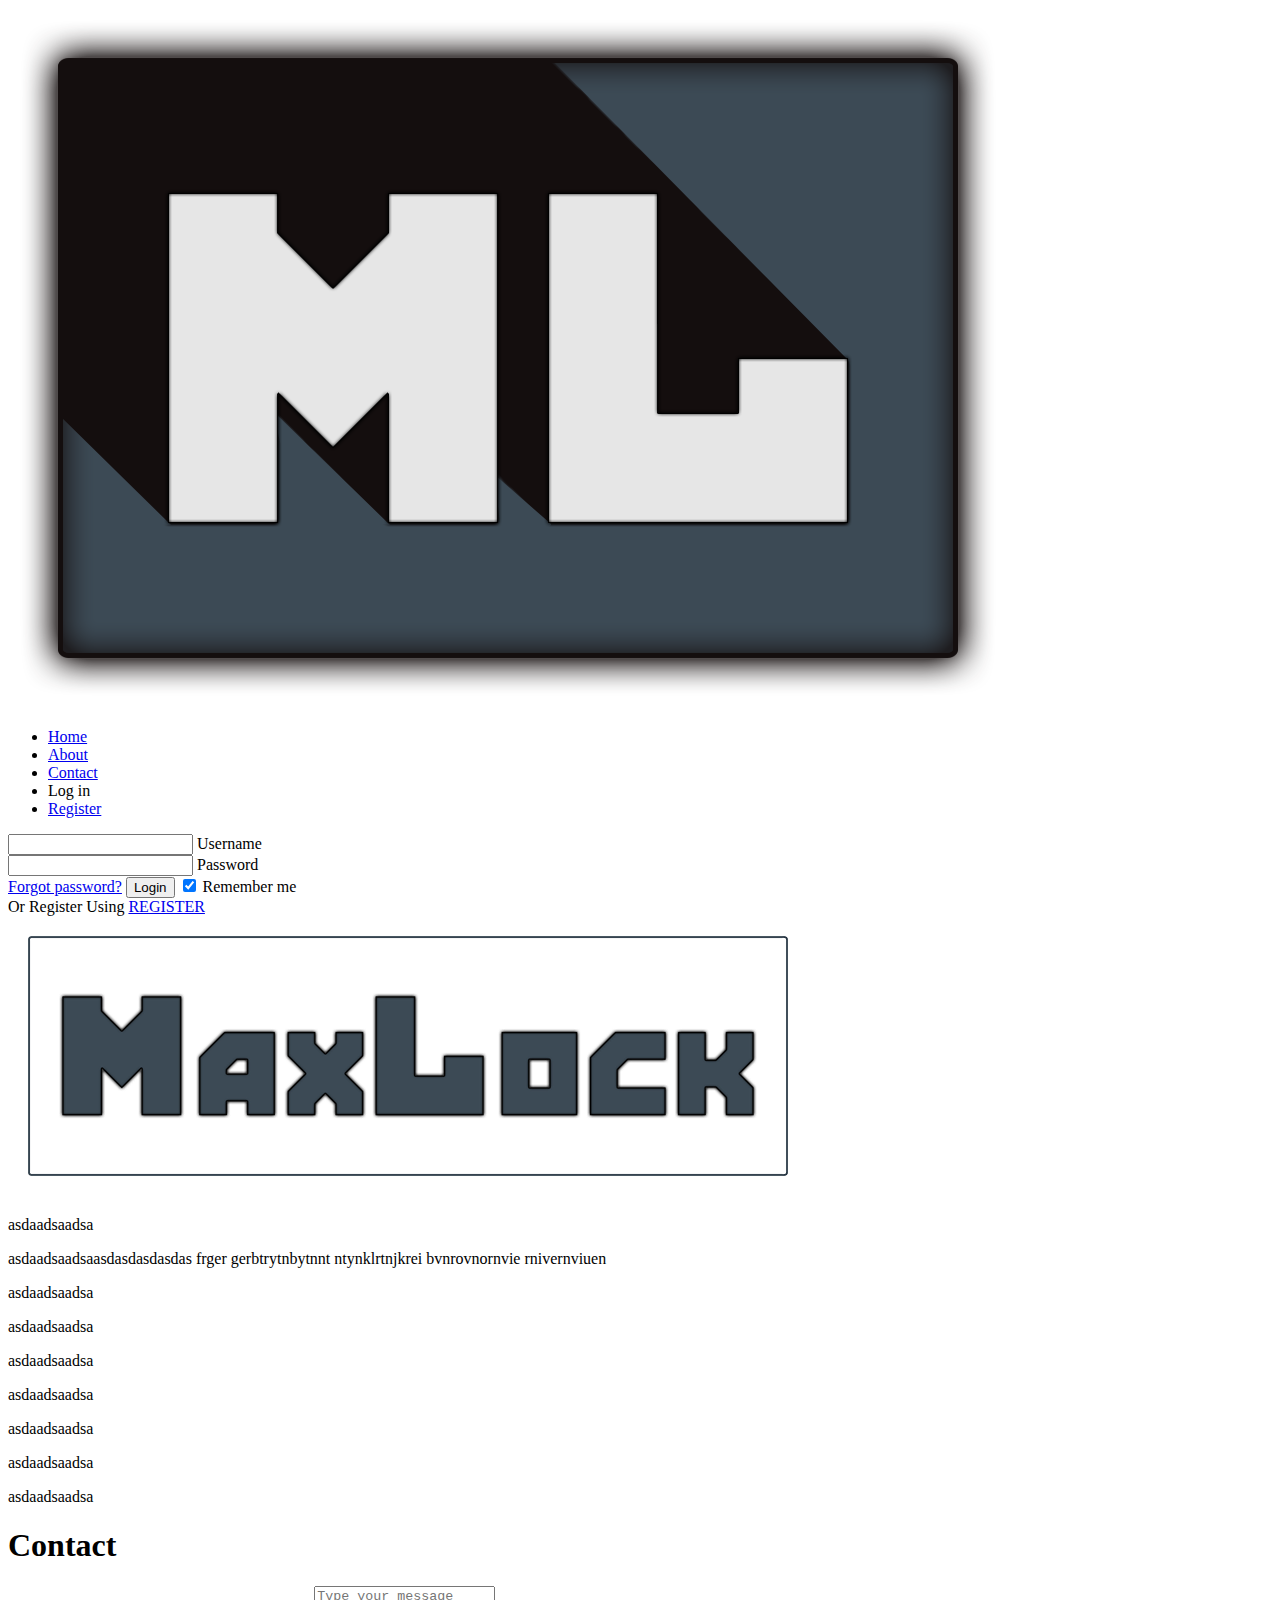
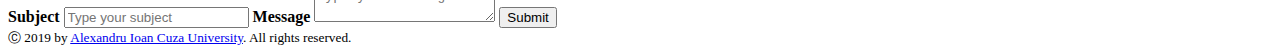
==== index.html @ 67be956d "Merge branch 'master' into Nicu" ====
<!DOCTYPE html>
<html lang="en">
<head>
    <title>MaxLock</title>
    <!--Meta-->
    <meta charset="UTF-8">
    <meta name="viewport" content="width=device-width, initial-scale=1.0">
    <meta name="author" content="Lupoae Eduard, Neculache Nicu">
    <meta name="description" content="Password manager for management password and protection.">
    <link rel="stylesheet" href="login-box.css">
    <link rel="stylesheet" href="nav-bar.css">
    <link rel="stylesheet" href="https://use.fontawesome.com/releases/v5.7.2/css/all.css"
          integrity="sha384-fnmOCqbTlWIlj8LyTjo7mOUStjsKC4pOpQbqyi7RrhN7udi9RwhKkMHpvLbHG9Sr" crossorigin="anonymous">
</head>


<body>
<header>
    <nav class="nav-bar" >
        <a href="#"><img class="logo" src="image/Logo1.png" alt="MaxLock"></a>
        <ul class="nav-elements">
            <li><a href="#">Home</a></li>
            <li><a href="#About">About</a></li>
            <li><a href="#Contact">Contact</a></li>
            <li><a onclick="document.getElementById('login').style.display='block'"
                   style='width: auto; cursor: pointer'>
                <i class="fas fa-unlock-alt"></i>Log in</a></li>
            <li><a href="register.html"><i class="far fa-user"></i>Register</a></li>
        </ul>
        <div class="nav-close">
            <div class="line-1"></div>
            <div class="line-2"></div>
            <div class="line-3"></div>
        </div>

    </nav>
</header>


<!--<header id="header">-->
<!--<nav class="main-nav" id="nav-scroll">-->
<!--<a href="index.html" class="logo"><img src="image/Text.png" alt="logo-MaxLock"></a>-->
<!--<div class="nav-elements">-->
<!--<a href="#">Home</a>-->
<!--<a href="#about">About</a>-->
<!--<a href="#contact">Contact</a>-->
<!--<a onclick="document.getElementById('login').style.display='block'" style='width: auto; cursor: pointer'>-->
<!--<i class="fas fa-unlock-alt"></i> Log in</a>-->
<!--<a href="register.html"><i class="far fa-user"></i> Register</a>-->
<!--</div>-->
<!--</nav>-->
<!--</header>-->


<div class="main">

    <div id="login" class="box">
        <form class="box-content animate" action="php/script.php">
            <div class="container-login">
                <div class="form">
                    <input type="text" name="username" placeholder="" autocomplete="off" required />
                    <label class="label-login">
                        <span class="content-span">Username</span>
                    </label>
                </div>
                <div class="form">
                    <input type="password" name="password" placeholder="" autocomplete="off" required />
                    <label class="label-login">
                        <span class="content-span">Password</span>
                    </label>
                </div>
                <span class="forgot-pass"><a href="#">Forgot password?</a></span>
                <button type="submit">Login</button>
                <label>
                    <input type="checkbox" checked="checked" name="remember"> Remember me
                </label>
            </div>
            <div class="social-media">
                <a href="#" id="facebook"><i class="fab fa-facebook-square fa-3x"></i></a>
                <a href="#" id="google"><i class="fab fa-google fa-3x"></i></a>
                <a href="#" id="twitter"><i class="fab fa-twitter-square fa-3x"></i></a>
            </div>
            <div class="register_using">
                <span>Or Register Using</span>
                <span><a href="register.html">REGISTER</a></span>
            </div>
        </form>
    </div>

    <div class="large-logo">
        <img src="image/Text.png">
    </div>

    <div class="content">
        <p>asdaadsaadsa</p>
        <p>asdaadsaadsaasdasdasdasdas frger gerbtrytnbytnnt ntynklrtnjkrei bvnrovnornvie rnivernviuen</p>
        <p>asdaadsaadsa</p>
        <p>asdaadsaadsa</p>
        <p>asdaadsaadsa</p>
        <p>asdaadsaadsa</p>
        <p>asdaadsaadsa</p>
        <p>asdaadsaadsa</p>
        <p>asdaadsaadsa</p>

        <div class="contact">
            <h1 class="title"><b>Contact</b></h1>
            <label><b>Subject</b></label>
            <input type="text" placeholder="Type your subject" name="subject" required>
            <label><b>Message</b></label>
            <textarea class="input-message" placeholder="Type your message" name="message" required></textarea>
            <button type="submit">Submit</button>
        </div>
    </div>
</div>

<footer id="footer">
    <div class="container-footer">
        <small class="copyright">&#9400; 2019 by <a href="http://www.info.uaic.ro/bin/Main/?language=ro"
                                                    target="_blank">Alexandru Ioan Cuza University</a>. All rights
            reserved.
        </small>
    </div>
</footer>
<script src="javascript/navbar.js"></script>
<script src="javascript/login-box.js"></script>
</body>
</html>
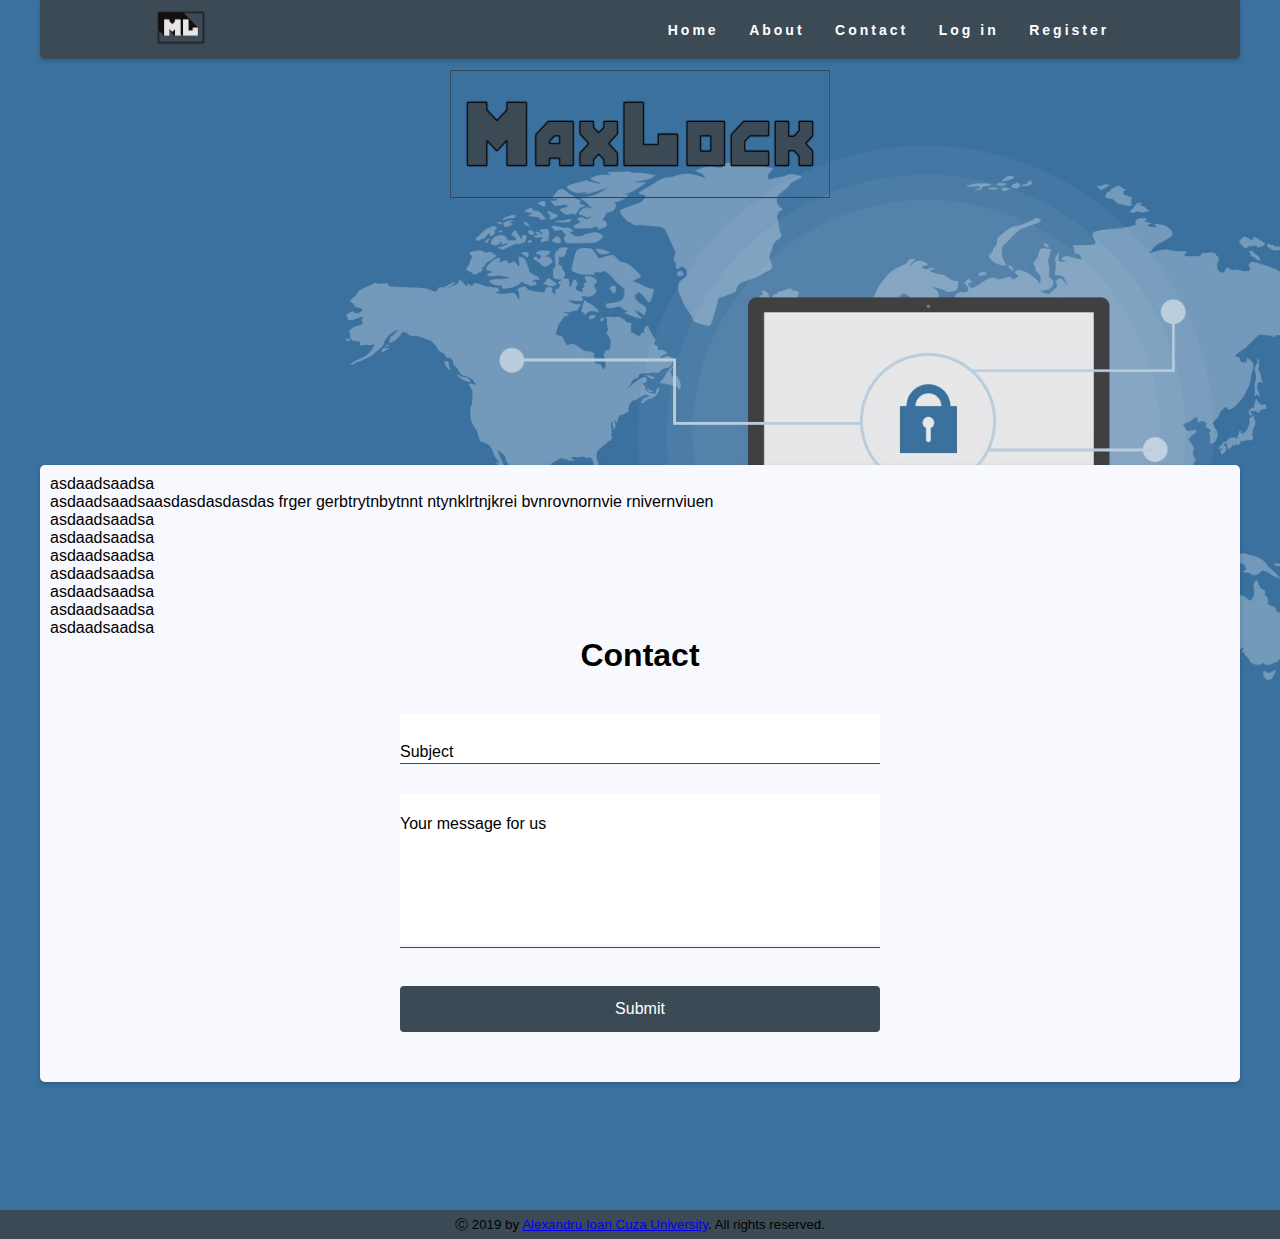
==== commit 46c549ca: "din master final index.html" ====
--- a/index.html
+++ b/index.html
@@ -36,21 +36,9 @@
     </nav>
 </header>
 
-
-<!--<header id="header">-->
-<!--<nav class="main-nav" id="nav-scroll">-->
-<!--<a href="index.html" class="logo"><img src="image/Text.png" alt="logo-MaxLock"></a>-->
-<!--<div class="nav-elements">-->
-<!--<a href="#">Home</a>-->
-<!--<a href="#about">About</a>-->
-<!--<a href="#contact">Contact</a>-->
-<!--<a onclick="document.getElementById('login').style.display='block'" style='width: auto; cursor: pointer'>-->
-<!--<i class="fas fa-unlock-alt"></i> Log in</a>-->
-<!--<a href="register.html"><i class="far fa-user"></i> Register</a>-->
-<!--</div>-->
-<!--</nav>-->
-<!--</header>-->
-
+<div class="large-logo">
+    <img src="image/Text.png" alt="logo-image">
+</div>
 
 <div class="main">
 
@@ -87,9 +75,6 @@
         </form>
     </div>
 
-    <div class="large-logo">
-        <img src="image/Text.png">
-    </div>
 
     <div class="content">
         <p>asdaadsaadsa</p>
@@ -102,12 +87,21 @@
         <p>asdaadsaadsa</p>
         <p>asdaadsaadsa</p>
 
-        <div class="contact">
+        <div class="contact" id="Contact">
             <h1 class="title"><b>Contact</b></h1>
-            <label><b>Subject</b></label>
-            <input type="text" placeholder="Type your subject" name="subject" required>
-            <label><b>Message</b></label>
-            <textarea class="input-message" placeholder="Type your message" name="message" required></textarea>
+            <div class="form">
+                <input class="input-subject" type="text" name="subject" placeholder="" autocomplete="off" required />
+                <label class="label">
+                    <span class="content-subject">Subject</span>
+                </label>
+            </div>
+
+            <div class="form">
+                <textarea class="input-message" placeholder="" name="message" required></textarea>
+                <label class="label">
+                    <span class="content-message">Your message for us</span>
+                </label>
+            </div>
             <button type="submit">Submit</button>
         </div>
     </div>
@@ -121,6 +115,7 @@
         </small>
     </div>
 </footer>
+<script src="javascript"></script>
 <script src="javascript/navbar.js"></script>
 <script src="javascript/login-box.js"></script>
 </body>
--- a/login-box.css
+++ b/login-box.css
@@ -0,0 +1,185 @@
+.container-login .form {
+    width: 100%;
+    position: relative;
+    height: 60px;
+    overflow: hidden;
+}
+
+.container-login .form input {
+    width: 100%;
+    height: 100%;
+    color: #595f6e;
+    padding-top: 20px;
+    padding-bottom: 3px;
+    border: none;
+    outline: none;
+    font-size: 16px;
+}
+
+.container-login .form .label-login {
+    position: absolute;
+    bottom: 0;
+    left: 0;
+    width: 100%;
+    height: 90%;
+    pointer-events: none;
+    border-bottom: 1px solid #3c4a55;
+    font-size: 18px
+}
+
+.container-login .form .label-login::after {
+    content: "";
+    position: absolute;
+    left: 0;
+    bottom: -2px;
+    height: 100%;
+    width: 100%;
+    border-bottom: 3px solid #0F9D58;
+    transform: translateX(-100%);
+    transition: transform 500ms ease;
+}
+
+.container-login .content-span {
+    position: absolute;
+    bottom: 2px;
+    left: 0;
+    transition: all 500ms ease
+}
+
+.container-login .form input:focus + .label-login .content-span,
+.container-login .form input:valid + .label-login .content-span{
+    transform: translateY(-100%);
+    font-size: 16px;
+    height: 25px;
+    color: #0F9D58;
+}
+
+.container-login .form input:focus + .label-login::after,
+.container-login .form input:valid + .label-login::after {
+    transform: translateX(0%);
+}
+
+
+button {
+    background-color: #3c4a55;
+    color: white;
+    padding: 14px 20px;
+    margin: 8px 0;
+    border: none;
+    cursor: pointer;
+    width: 100%;
+    border-radius: 4px;
+    font-size: 16px;
+}
+
+button:hover {
+    opacity: 0.8;
+    box-shadow: 0 3px 5px rgba(0, 0, 0, 0.4);
+}
+
+img {
+    width: 100px;
+    height: 35px;
+}
+
+.container-login {
+    padding: 16px;
+}
+
+
+.box {
+    display: none;
+    position: fixed;
+    z-index: 1;
+    left: 0;
+    top: 0;
+    width: 100%;
+    height: 100%;
+    overflow: auto;
+    background-color: rgb(0,0,0);
+    background-color: rgba(0,0,0,0.4);
+    padding-top: 40px;
+}
+
+
+.box-content {
+    background-color: ghostwhite;
+    border: 1px solid #888;
+    width: 400px;
+    max-width: 96%;
+    float: right;
+    margin: 4% 2%;
+    border-radius: 10px;
+}
+
+
+.social-media {
+    margin-top: 30px;
+    text-align: center;
+}
+.social-media a{
+    padding: 5%;
+    color: black;
+}
+.social-media #facebook:hover {
+    color: #3b5998;
+}
+
+.social-media #google:hover {
+    color: #DB4437;
+}
+
+.social-media #twitter:hover {
+    color: #1da1f2;
+}
+
+
+.register_using {
+    margin-top: 30px;
+    display: flex;
+    flex-direction: column ;
+    margin-bottom: 20px;
+}
+.register_using span{
+    text-align: center;
+}
+.register_using span a{
+    text-decoration: none;
+    color: black;
+}
+.register_using span a:hover{
+    color: #DB4437;
+}
+
+span.forgot-pass {
+    float: right;
+    padding-top: 16px;
+}
+
+span.forgot-pass a {
+    text-decoration: none;
+    color: black;
+}
+span.forgot-pass a:hover{
+    color: #DB4437;
+}
+
+.animate {
+    animation: animatezoom 0.5s
+}
+
+@-webkit-keyframes animatezoom {
+    from {-webkit-transform: scale(0)}
+    to {-webkit-transform: scale(1)}
+}
+
+@keyframes animatezoom {
+    from {transform: scale(0)}
+    to {transform: scale(1)}
+}
+
+@media screen and(max-width: 425px) {
+    form.box-content {
+        width: 300px;
+    }
+}--- a/nav-bar.css
+++ b/nav-bar.css
@@ -0,0 +1,320 @@
+* {
+    box-sizing: border-box;
+    margin: 0;
+    padding: 0;
+}
+*:focus {
+    outline: none;
+}
+
+
+html {
+    scroll-behavior: smooth;
+}
+
+body {
+    background: url("image/headerBackground.jpg") no-repeat center center fixed, #3b719f;
+    background-size: cover;
+
+    font-family: 'Poppins', sans-serif;
+}
+
+nav {
+    position: sticky;
+    display: flex;
+    justify-content: space-around;
+    align-items: center;
+    background: #3c4a55;
+    max-width: 1200px;
+    border-bottom-left-radius: 5px;
+    border-bottom-right-radius: 5px;
+    margin: auto;
+    padding: 10px;
+    box-shadow: 0 2px 5px rgba(0, 0, 0, 0.2);
+}
+
+nav .logo {
+    max-width: 50px;
+    max-height: 35px;
+}
+
+.nav-elements {
+    display: flex;
+    justify-content: space-around;
+    width: 40%;
+    margin-left: 20%;
+}
+
+.nav-elements li {
+    list-style: none;
+}
+
+.nav-elements a {
+    color: #fff;
+    text-decoration: none;
+    letter-spacing: 3px;
+    font-weight: bold;
+    font-size: 14px;
+
+    position: relative;
+}
+
+.nav-elements a:hover {
+    color: #0F9D58;
+}
+
+.nav-elements a::before {
+    content: '';
+    display: block;
+    height: 3px;
+    background-color: #0F9D58;
+    box-shadow: 0 1px 2px rgba(0, 0, 0, 0.2);
+
+    position: absolute;
+    top: 20px;
+    width: 0;
+
+    transition: all ease-in-out 500ms;
+}
+
+.nav-elements a:hover::before {
+    width: 100%;
+}
+
+
+.nav-close {
+    display: none;
+    cursor: pointer;
+}
+
+.nav-close div {
+    width: 25px;
+    height: 3px;
+    background-color: #222;
+    margin: 5px;
+    transition: 0.3s;
+}
+
+@media screen and (max-width: 1000px) {
+    .nav-elements {
+        width: 55%;
+    }
+}
+
+@media screen and (max-width: 700px) {
+    body {
+        overflow-x: hidden;
+    }
+
+    .nav-elements {
+        position: absolute;
+        right: 0;
+        width: 40%;
+        height: 190px;
+        top: 73px;
+        background-color: #3c4a55;
+
+        display: flex;
+        flex-direction: column;
+        align-items: center;
+        transform: translateX(100%);
+        transition: transform 0.5s ease-in;
+    }
+
+    .nav-elements li {
+        opacity: 0;
+    }
+
+    .nav-close {
+        display: block;
+    }
+}
+
+.nav-active {
+    transform: translateX(0%);
+}
+
+@keyframes navFade {
+    from {
+        opacity: 0;
+        transform: translateX(100%);
+    }
+    to {
+        opacity: 1;
+        transform: translateX(0%);
+    }
+}
+
+.nav-X .line-1 {
+    transform: rotate(-45deg) translate(-5px, 6px);
+}
+
+.nav-X .line-2 {
+    opacity: 0;
+}
+
+.nav-X .line-3 {
+    transform: rotate(45deg) translate(-5px, -6px);
+}
+
+#footer {
+    background: #3c4a55;
+    padding: 5px 5px;
+}
+
+.container-footer {
+    text-align: center;
+    width: 100%;
+}
+
+.content {
+    flex-wrap: wrap;
+    flex-basis: auto;
+    align-items: center;
+    background: ghostwhite;
+    max-width: 1200px;
+    border-radius: 5px;
+    margin: 20% auto 10% auto;
+    padding: 10px;
+    box-shadow: 0 2px 5px rgba(0, 0, 0, 0.2);
+}
+
+.main .title {
+    text-align: center;
+}
+
+/*--------- Contact ----------*/
+
+.main .contact {
+    align-self: center;
+    margin: auto;
+    max-width: 500px;
+    padding: 0 10px 0 10px;
+}
+
+.main h1 {
+    margin-bottom: 40px;
+}
+
+
+.contact .form{
+    position: relative;
+    margin-bottom: 30px;
+    overflow: hidden;
+
+}
+
+.contact .form .input-subject {
+    border: none;
+    outline: none;
+    height: 50px;
+    width: 100%;
+    font-size: 16px;
+    padding-top: 20px;
+}
+
+.contact .form .input-message {
+    border: none;
+    outline: none;
+    height: 150px;
+    width: 100%;
+    font-size: 16px;
+    padding-top: 25px;
+    resize: none;
+
+}
+
+.contact .form label {
+    position: absolute;
+    bottom: 0;
+    left: 0;
+    width: 100%;
+    height: 100%;
+    pointer-events: none;
+    border-bottom: 1px solid #3c4a55;
+    font-size: 16px
+}
+
+
+.contact .form label::after {
+    content: "";
+    position: absolute;
+    left: 0;
+    bottom: -2px;
+    height: 100%;
+    width: 100%;
+    border-bottom: 3px solid #0F9D58;
+    transform: translateX(-100%);
+    transition: transform 500ms ease;
+}
+
+.contact .content-subject {
+    position: absolute;
+    bottom: 2px;
+    left: 0;
+    transition: all 500ms ease
+}
+
+.contact .content-message {
+    position: absolute;
+    height: 130px;
+    bottom: 2px;
+    left: 0;
+    transition: all 500ms ease
+}
+
+.form .input-message:focus + .label .content-message,
+.form .input-message:valid + .label .content-message{
+    transform: translateY(-100%);
+    height: 74px;
+    font-size: 14px;
+    color: #0F9D58;
+}
+
+.form .input-message:focus + .label::after,
+.form .input-message:valid + .label::after {
+    transform: translateX(0%);
+}
+
+.form input:focus + .label .content-subject,
+.form input:valid + .label .content-subject{
+    transform: translateY(-100%);
+    height: 23px;
+    font-size: 14px;
+    color: #0F9D58;
+}
+
+.form input:focus + .label::after,
+.form input:valid + .label::after {
+    transform: translateX(0%);
+}
+
+button {
+    background-color: #3c4a55;
+    color: white;
+    padding: 14px 20px;
+    margin: 8px 0 40px;
+    border: none;
+    cursor: pointer;
+    width: 100%;
+    border-radius: 4px;
+    font-size: 16px;
+}
+
+button:hover {
+    opacity: 0.8;
+    box-shadow: 0 3px 5px rgba(0, 0, 0, 0.4);
+}
+
+
+.large-logo{
+    background: none;
+
+    display: flex;
+    justify-content: center;
+}
+
+.large-logo img {
+    height: 150px;
+    width: 400px;
+}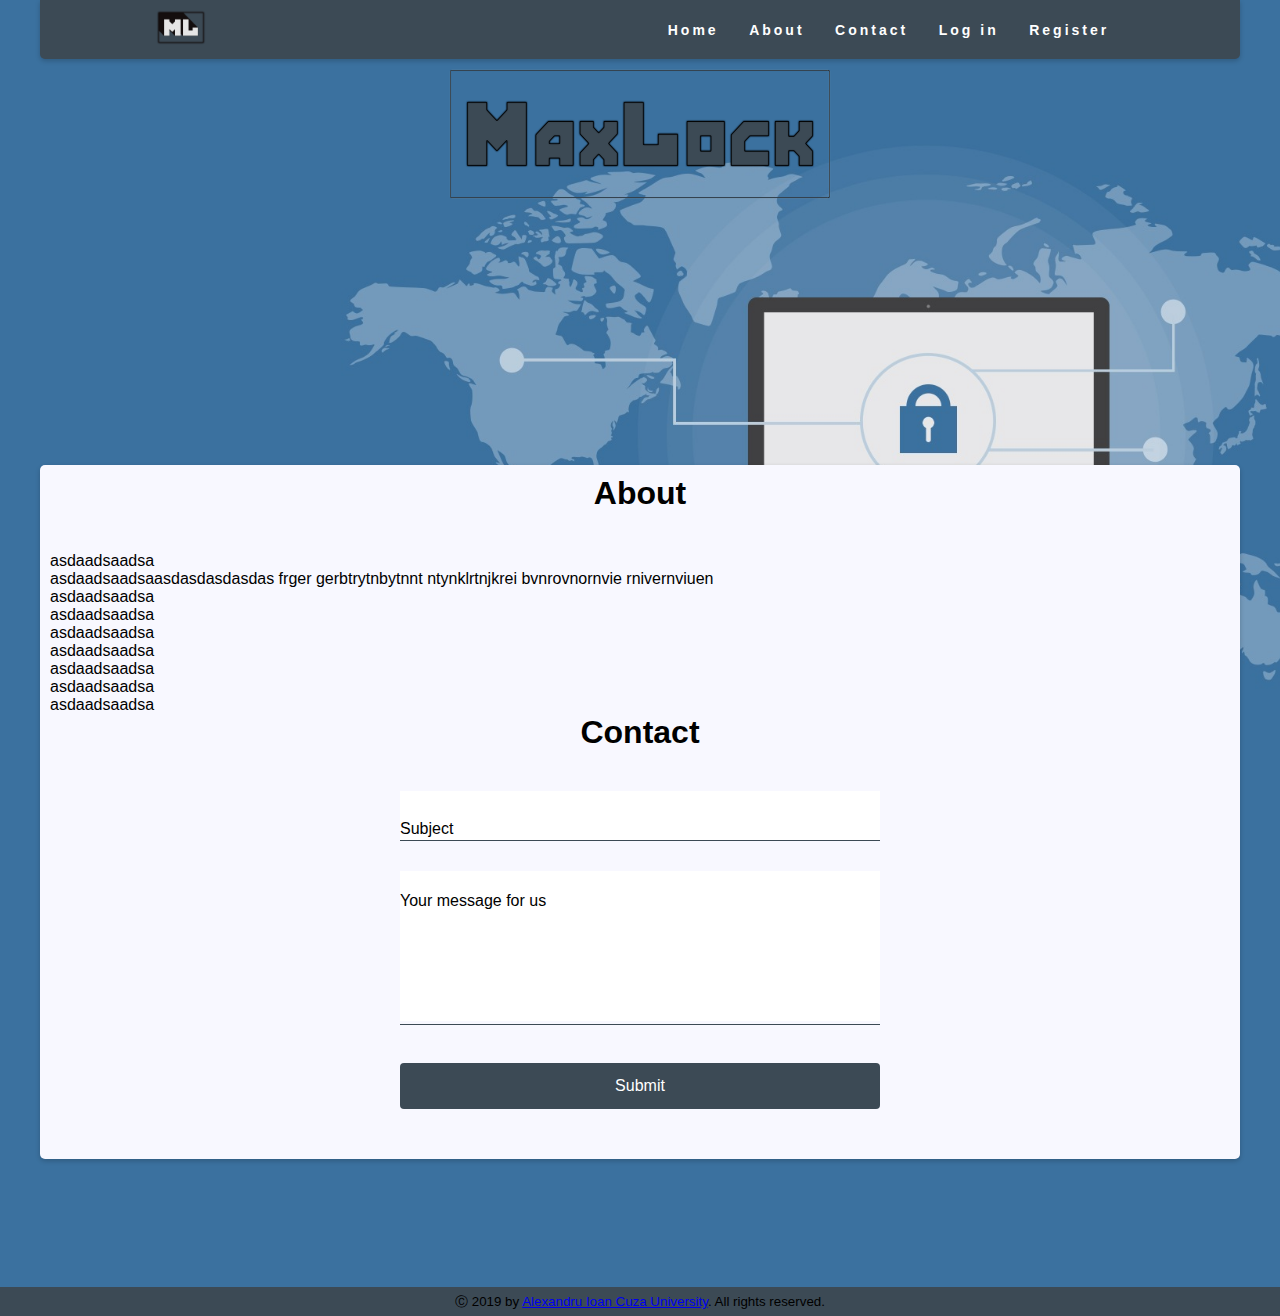
==== commit d31aa9f0: "Update index.html" ====
--- a/index.html
+++ b/index.html
@@ -77,15 +77,19 @@
 
 
     <div class="content">
-        <p>asdaadsaadsa</p>
-        <p>asdaadsaadsaasdasdasdasdas frger gerbtrytnbytnnt ntynklrtnjkrei bvnrovnornvie rnivernviuen</p>
-        <p>asdaadsaadsa</p>
-        <p>asdaadsaadsa</p>
-        <p>asdaadsaadsa</p>
-        <p>asdaadsaadsa</p>
-        <p>asdaadsaadsa</p>
-        <p>asdaadsaadsa</p>
-        <p>asdaadsaadsa</p>
+        <div class="about">
+            <h1 class="title"><b>About</b></h1>
+            <p>asdaadsaadsa</p>
+            <p>asdaadsaadsaasdasdasdasdas frger gerbtrytnbytnnt ntynklrtnjkrei bvnrovnornvie rnivernviuen</p>
+            <p>asdaadsaadsa</p>
+            <p>asdaadsaadsa</p>
+            <p>asdaadsaadsa</p>
+            <p>asdaadsaadsa</p>
+            <p>asdaadsaadsa</p>
+            <p>asdaadsaadsa</p>
+            <p>asdaadsaadsa</p>
+        </div>
+
 
         <div class="contact" id="Contact">
             <h1 class="title"><b>Contact</b></h1>
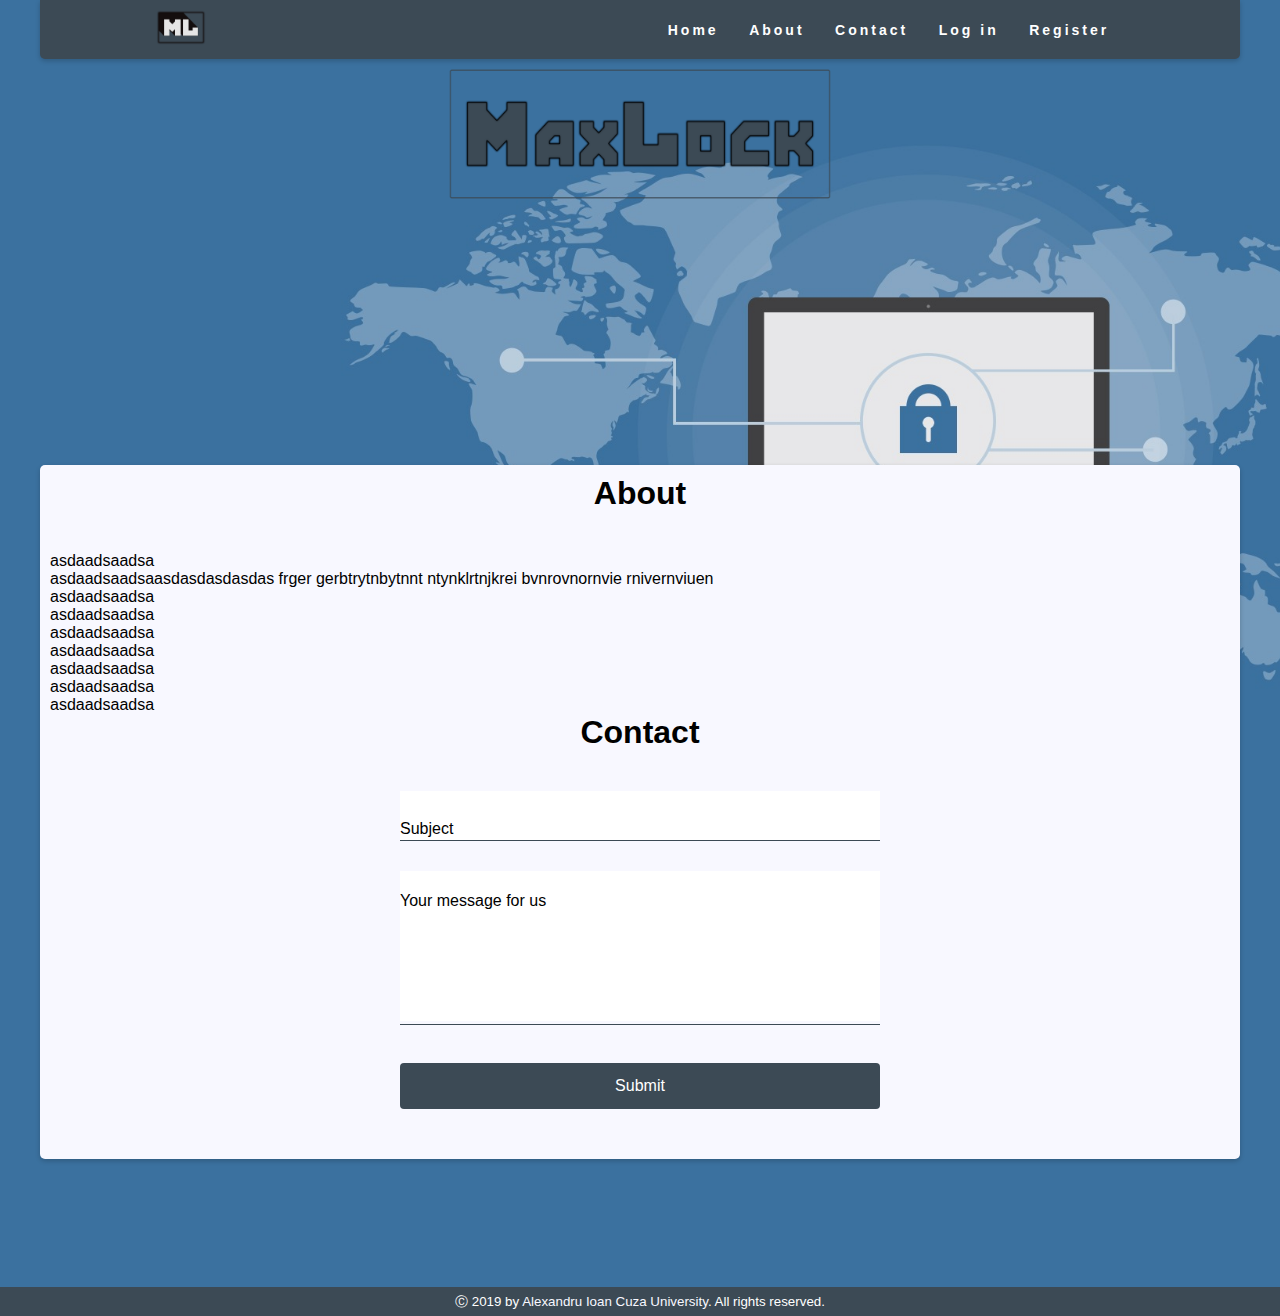
==== commit e88b5bb1: "user.html" ====
--- a/index.html
+++ b/index.html
@@ -7,8 +7,8 @@
     <meta name="viewport" content="width=device-width, initial-scale=1.0">
     <meta name="author" content="Lupoae Eduard, Neculache Nicu">
     <meta name="description" content="Password manager for management password and protection.">
-    <link rel="stylesheet" href="login-box.css">
-    <link rel="stylesheet" href="nav-bar.css">
+    <link rel="stylesheet" href="css/login-box.css">
+    <link rel="stylesheet" href="css/nav-bar.css">
     <link rel="stylesheet" href="https://use.fontawesome.com/releases/v5.7.2/css/all.css"
           integrity="sha384-fnmOCqbTlWIlj8LyTjo7mOUStjsKC4pOpQbqyi7RrhN7udi9RwhKkMHpvLbHG9Sr" crossorigin="anonymous">
 </head>
@@ -77,7 +77,7 @@
 
 
     <div class="content">
-        <div class="about">
+        <div class="about" id="About">
             <h1 class="title"><b>About</b></h1>
             <p>asdaadsaadsa</p>
             <p>asdaadsaadsaasdasdasdasdas frger gerbtrytnbytnnt ntynklrtnjkrei bvnrovnornvie rnivernviuen</p>
--- a/css/login-box.css
+++ b/css/login-box.css
@@ -0,0 +1,185 @@
+.container-login .form {
+    width: 100%;
+    position: relative;
+    height: 60px;
+    overflow: hidden;
+}
+
+.container-login .form input {
+    width: 100%;
+    height: 100%;
+    color: #595f6e;
+    padding-top: 20px;
+    padding-bottom: 3px;
+    border: none;
+    outline: none;
+    font-size: 16px;
+}
+
+.container-login .form .label-login {
+    position: absolute;
+    bottom: 0;
+    left: 0;
+    width: 100%;
+    height: 90%;
+    pointer-events: none;
+    border-bottom: 1px solid #3c4a55;
+    font-size: 18px
+}
+
+.container-login .form .label-login::after {
+    content: "";
+    position: absolute;
+    left: 0;
+    bottom: -2px;
+    height: 100%;
+    width: 100%;
+    border-bottom: 3px solid #0F9D58;
+    transform: translateX(-100%);
+    transition: transform 500ms ease;
+}
+
+.container-login .content-span {
+    position: absolute;
+    bottom: 2px;
+    left: 0;
+    transition: all 500ms ease
+}
+
+.container-login .form input:focus + .label-login .content-span,
+.container-login .form input:valid + .label-login .content-span{
+    transform: translateY(-100%);
+    font-size: 16px;
+    height: 25px;
+    color: #0F9D58;
+}
+
+.container-login .form input:focus + .label-login::after,
+.container-login .form input:valid + .label-login::after {
+    transform: translateX(0%);
+}
+
+
+button {
+    background-color: #3c4a55;
+    color: white;
+    padding: 14px 20px;
+    margin: 8px 0;
+    border: none;
+    cursor: pointer;
+    width: 100%;
+    border-radius: 4px;
+    font-size: 16px;
+}
+
+button:hover {
+    opacity: 0.8;
+    box-shadow: 0 3px 5px rgba(0, 0, 0, 0.4);
+}
+
+img {
+    width: 100px;
+    height: 35px;
+}
+
+.container-login {
+    padding: 16px;
+}
+
+
+.box {
+    display: none;
+    position: fixed;
+    z-index: 1;
+    left: 0;
+    top: 0;
+    width: 100%;
+    height: 100%;
+    overflow: auto;
+    background-color: rgb(0,0,0);
+    background-color: rgba(0,0,0,0.4);
+    padding-top: 40px;
+}
+
+
+.box-content {
+    background-color: ghostwhite;
+    border: 1px solid #888;
+    width: 400px;
+    max-width: 96%;
+    float: right;
+    margin: 4% 2%;
+    border-radius: 10px;
+}
+
+
+.social-media {
+    margin-top: 30px;
+    text-align: center;
+}
+.social-media a{
+    padding: 5%;
+    color: black;
+}
+.social-media #facebook:hover {
+    color: #3b5998;
+}
+
+.social-media #google:hover {
+    color: #DB4437;
+}
+
+.social-media #twitter:hover {
+    color: #1da1f2;
+}
+
+
+.register_using {
+    margin-top: 30px;
+    display: flex;
+    flex-direction: column ;
+    margin-bottom: 20px;
+}
+.register_using span{
+    text-align: center;
+}
+.register_using span a{
+    text-decoration: none;
+    color: black;
+}
+.register_using span a:hover{
+    color: #DB4437;
+}
+
+span.forgot-pass {
+    float: right;
+    padding-top: 16px;
+}
+
+span.forgot-pass a {
+    text-decoration: none;
+    color: black;
+}
+span.forgot-pass a:hover{
+    color: #DB4437;
+}
+
+.animate {
+    animation: animatezoom 0.5s
+}
+
+@-webkit-keyframes animatezoom {
+    from {-webkit-transform: scale(0)}
+    to {-webkit-transform: scale(1)}
+}
+
+@keyframes animatezoom {
+    from {transform: scale(0)}
+    to {transform: scale(1)}
+}
+
+@media screen and(max-width: 425px) {
+    form.box-content {
+        width: 300px;
+    }
+}--- a/css/nav-bar.css
+++ b/css/nav-bar.css
@@ -0,0 +1,345 @@
+* {
+    box-sizing: border-box;
+    margin: 0;
+    padding: 0;
+}
+*:focus {
+    outline: none;
+}
+
+
+html {
+    scroll-behavior: smooth;
+}
+
+body {
+    background: url("../image/headerBackground.jpg") no-repeat center center fixed, #3b719f;
+    background-size: cover;
+
+    font-family: 'Poppins', sans-serif;
+}
+
+nav {
+    position: sticky;
+    display: flex;
+    justify-content: space-around;
+    align-items: center;
+    background: #3c4a55;
+    max-width: 1200px;
+    border-bottom-left-radius: 5px;
+    border-bottom-right-radius: 5px;
+    margin: auto;
+    padding: 10px;
+    box-shadow: 0 2px 5px rgba(0, 0, 0, 0.2);
+}
+
+nav .logo {
+    max-width: 50px;
+    max-height: 35px;
+}
+
+.nav-elements {
+    display: flex;
+    justify-content: space-around;
+    width: 40%;
+    margin-left: 20%;
+}
+
+.nav-elements li {
+    list-style: none;
+}
+
+.nav-elements a {
+    color: #fff;
+    text-decoration: none;
+    letter-spacing: 3px;
+    font-weight: bold;
+    font-size: 14px;
+
+    position: relative;
+}
+
+.nav-elements a:hover {
+    color: #0F9D58;
+}
+
+.nav-elements a::before {
+    content: '';
+    display: block;
+    height: 3px;
+    background-color: #0F9D58;
+    box-shadow: 0 1px 2px rgba(0, 0, 0, 0.2);
+
+    position: absolute;
+    top: 20px;
+    width: 0;
+
+    transition: all ease-in-out 500ms;
+}
+
+.nav-elements a:hover::before {
+    width: 100%;
+}
+
+
+.nav-close {
+    display: none;
+    cursor: pointer;
+}
+
+.nav-close div {
+    width: 25px;
+    height: 3px;
+    background-color: #222;
+    margin: 5px;
+    transition: 0.3s;
+}
+
+@media screen and (max-width: 1000px) {
+    .nav-elements {
+        width: 55%;
+    }
+}
+
+@media screen and (max-width: 700px) {
+    body {
+        overflow-x: hidden;
+    }
+
+    .nav-elements {
+        position: absolute;
+        right: 0;
+        width: 40%;
+        height: 190px;
+        top: 73px;
+        background-color: #3c4a55;
+
+        display: flex;
+        flex-direction: column;
+        align-items: center;
+        transform: translateX(100%);
+        transition: transform 0.5s ease-in;
+    }
+
+    .nav-elements li {
+        opacity: 0;
+    }
+
+    .nav-close {
+        display: block;
+    }
+}
+
+.nav-active {
+    transform: translateX(0%);
+}
+
+@keyframes navFade {
+    from {
+        opacity: 0;
+        transform: translateX(100%);
+    }
+    to {
+        opacity: 1;
+        transform: translateX(0%);
+    }
+}
+
+.nav-X .line-1 {
+    transform: rotate(-45deg) translate(-5px, 6px);
+}
+
+.nav-X .line-2 {
+    opacity: 0;
+}
+
+.nav-X .line-3 {
+    transform: rotate(45deg) translate(-5px, -6px);
+}
+
+#footer {
+    background: #3c4a55;
+    padding: 5px 5px;
+}
+
+.container-footer {
+    text-align: center;
+    width: 100%;
+}
+
+.content {
+    flex-wrap: wrap;
+    flex-basis: auto;
+    align-items: center;
+    background: ghostwhite;
+    max-width: 1200px;
+    border-radius: 5px;
+    margin: 20% auto 10% auto;
+    padding: 10px;
+    box-shadow: 0 2px 5px rgba(0, 0, 0, 0.2);
+}
+
+.main .title {
+    text-align: center;
+}
+
+/*--------- Contact ----------*/
+
+.main .contact {
+    align-self: center;
+    margin: auto;
+    max-width: 500px;
+    padding: 0 10px 0 10px;
+}
+
+.main h1 {
+    margin-bottom: 40px;
+}
+
+
+.contact .form{
+    position: relative;
+    margin-bottom: 30px;
+    overflow: hidden;
+
+}
+
+.contact .form .input-subject {
+    border: none;
+    outline: none;
+    height: 50px;
+    width: 100%;
+    font-size: 16px;
+    padding-top: 20px;
+}
+
+.contact .form .input-message {
+    border: none;
+    outline: none;
+    height: 150px;
+    width: 100%;
+    font-size: 16px;
+    padding-top: 25px;
+    resize: none;
+
+}
+
+.contact .form label {
+    position: absolute;
+    bottom: 0;
+    left: 0;
+    width: 100%;
+    height: 100%;
+    pointer-events: none;
+    border-bottom: 1px solid #3c4a55;
+    font-size: 16px
+}
+
+
+.contact .form label::after {
+    content: "";
+    position: absolute;
+    left: 0;
+    bottom: -2px;
+    height: 100%;
+    width: 100%;
+    border-bottom: 3px solid #0F9D58;
+    transform: translateX(-100%);
+    transition: transform 500ms ease;
+}
+
+.contact .content-subject {
+    position: absolute;
+    bottom: 2px;
+    left: 0;
+    transition: all 500ms ease
+}
+
+.contact .content-message {
+    position: absolute;
+    height: 130px;
+    bottom: 2px;
+    left: 0;
+    transition: all 500ms ease
+}
+
+.form .input-message:focus + .label .content-message,
+.form .input-message:valid + .label .content-message{
+    transform: translateY(-100%);
+    height: 74px;
+    font-size: 14px;
+    color: #0F9D58;
+}
+
+.form .input-message:focus + .label::after,
+.form .input-message:valid + .label::after {
+    transform: translateX(0%);
+}
+
+.form input:focus + .label .content-subject,
+.form input:valid + .label .content-subject{
+    transform: translateY(-100%);
+    height: 23px;
+    font-size: 14px;
+    color: #0F9D58;
+}
+
+.form input:focus + .label::after,
+.form input:valid + .label::after {
+    transform: translateX(0%);
+}
+
+button {
+    background-color: #3c4a55;
+    color: white;
+    padding: 14px 20px;
+    margin: 8px 0 40px;
+    border: none;
+    cursor: pointer;
+    width: 100%;
+    border-radius: 4px;
+    font-size: 16px;
+}
+
+button:hover {
+    opacity: 0.8;
+    box-shadow: 0 3px 5px rgba(0, 0, 0, 0.4);
+}
+
+
+.large-logo{
+    background: none;
+
+    display: flex;
+    justify-content: center;
+}
+
+.large-logo img {
+    height: 150px;
+    width: 400px;
+}
+/*--------- Footer ----------*/
+
+
+#footer {
+    background: #3c4a55;
+    padding: 5px 5px;
+}
+.container-footer {
+    text-align: center;
+    width: 100%;
+}
+
+.copyright {
+    text-decoration: none;
+    color: white;
+}
+
+.copyright a{
+    text-decoration: none;
+    color: ghostwhite;
+}
+
+.copyright a:hover {
+    color: black;
+}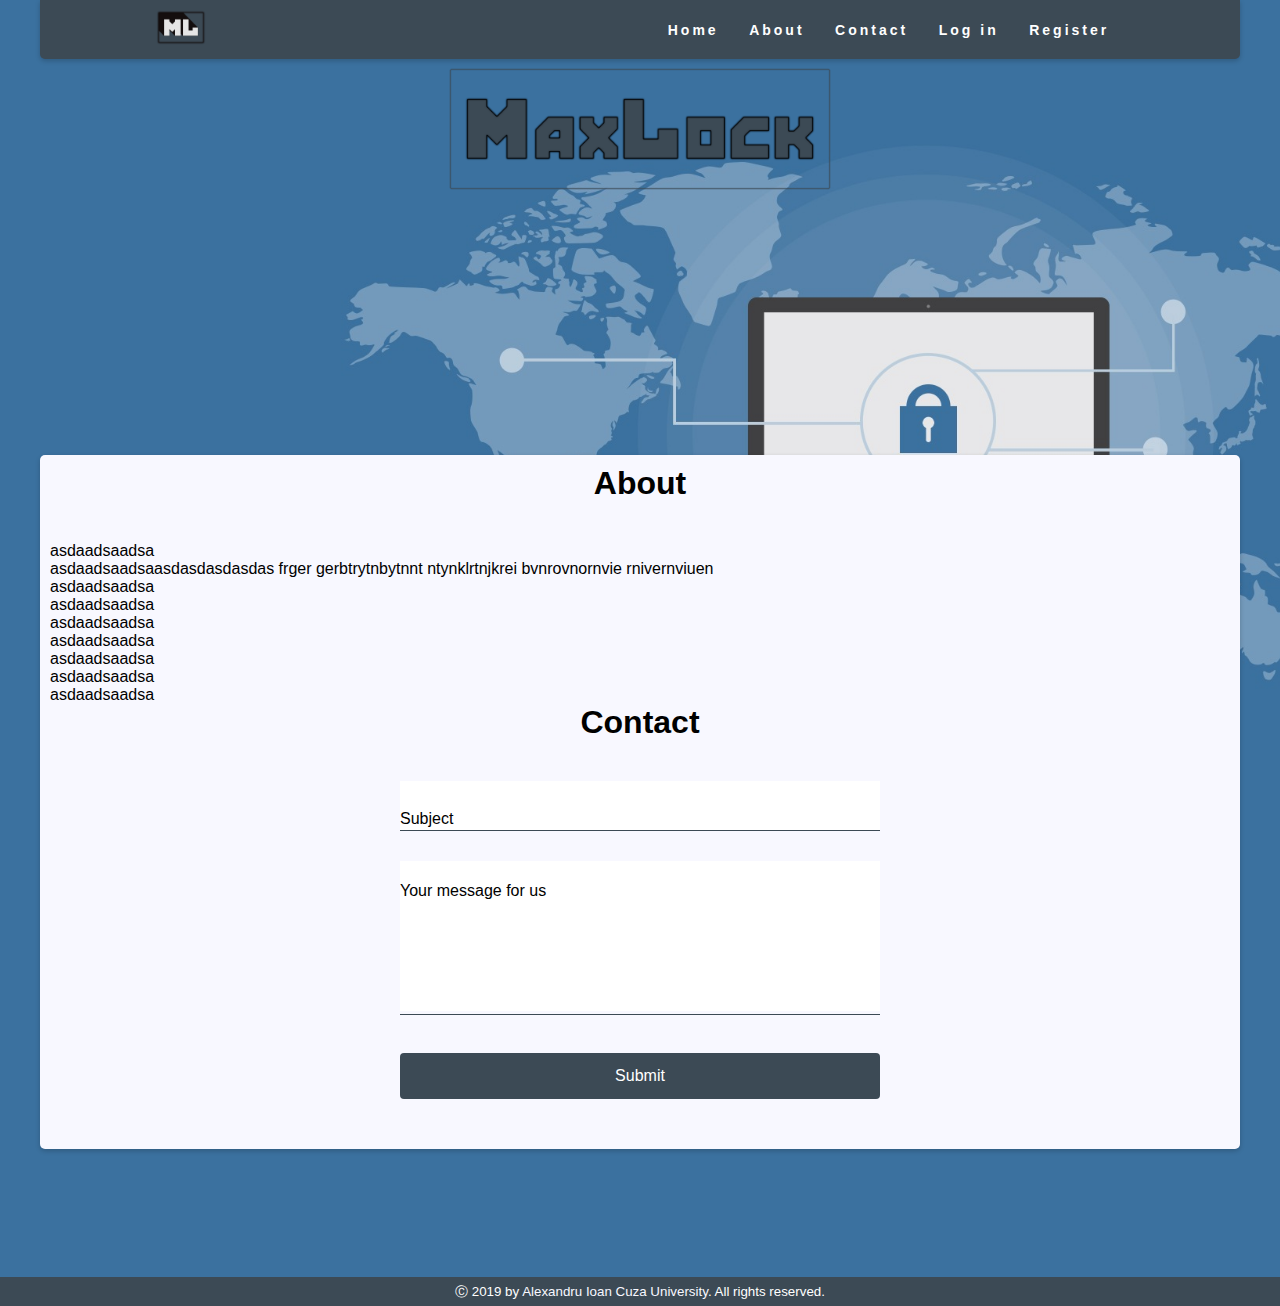
==== commit 33c6aec0: "Ctrl+Alt+L si mici modificari" ====
--- a/index.html
+++ b/index.html
@@ -16,7 +16,7 @@
 
 <body>
 <header>
-    <nav class="nav-bar" >
+    <nav class="nav-bar">
         <a href="#"><img class="logo" src="image/Logo1.png" alt="MaxLock"></a>
         <ul class="nav-elements">
             <li><a href="#">Home</a></li>
@@ -46,13 +46,13 @@
         <form class="box-content animate" action="php/script.php">
             <div class="container-login">
                 <div class="form">
-                    <input type="text" name="username" placeholder="" autocomplete="off" required />
+                    <input type="text" name="username" placeholder="" autocomplete="off" required/>
                     <label class="label-login">
                         <span class="content-span">Username</span>
                     </label>
                 </div>
                 <div class="form">
-                    <input type="password" name="password" placeholder="" autocomplete="off" required />
+                    <input type="password" name="password" placeholder="" autocomplete="off" required/>
                     <label class="label-login">
                         <span class="content-span">Password</span>
                     </label>
@@ -94,7 +94,7 @@
         <div class="contact" id="Contact">
             <h1 class="title"><b>Contact</b></h1>
             <div class="form">
-                <input class="input-subject" type="text" name="subject" placeholder="" autocomplete="off" required />
+                <input class="input-subject" type="text" name="subject" placeholder="" autocomplete="off" required/>
                 <label class="label">
                     <span class="content-subject">Subject</span>
                 </label>
--- a/css/login-box.css
+++ b/css/login-box.css
@@ -47,7 +47,7 @@
 }
 
 .container-login .form input:focus + .label-login .content-span,
-.container-login .form input:valid + .label-login .content-span{
+.container-login .form input:valid + .label-login .content-span {
     transform: translateY(-100%);
     font-size: 16px;
     height: 25px;
@@ -58,7 +58,6 @@
 .container-login .form input:valid + .label-login::after {
     transform: translateX(0%);
 }
-
 
 button {
     background-color: #3c4a55;
@@ -86,7 +85,6 @@
     padding: 16px;
 }
 
-
 .box {
     display: none;
     position: fixed;
@@ -96,11 +94,10 @@
     width: 100%;
     height: 100%;
     overflow: auto;
-    background-color: rgb(0,0,0);
-    background-color: rgba(0,0,0,0.4);
+    background-color: rgb(0, 0, 0);
+    background-color: rgba(0, 0, 0, 0.4);
     padding-top: 40px;
 }
-
 
 .box-content {
     background-color: ghostwhite;
@@ -112,15 +109,16 @@
     border-radius: 10px;
 }
 
-
 .social-media {
     margin-top: 30px;
     text-align: center;
 }
-.social-media a{
+
+.social-media a {
     padding: 5%;
     color: black;
 }
+
 .social-media #facebook:hover {
     color: #3b5998;
 }
@@ -133,21 +131,23 @@
     color: #1da1f2;
 }
 
-
 .register_using {
     margin-top: 30px;
     display: flex;
-    flex-direction: column ;
+    flex-direction: column;
     margin-bottom: 20px;
 }
-.register_using span{
+
+.register_using span {
     text-align: center;
 }
-.register_using span a{
+
+.register_using span a {
     text-decoration: none;
     color: black;
 }
-.register_using span a:hover{
+
+.register_using span a:hover {
     color: #DB4437;
 }
 
@@ -160,7 +160,8 @@
     text-decoration: none;
     color: black;
 }
-span.forgot-pass a:hover{
+
+span.forgot-pass a:hover {
     color: #DB4437;
 }
 
@@ -169,13 +170,21 @@
 }
 
 @-webkit-keyframes animatezoom {
-    from {-webkit-transform: scale(0)}
-    to {-webkit-transform: scale(1)}
+    from {
+        -webkit-transform: scale(0)
+    }
+    to {
+        -webkit-transform: scale(1)
+    }
 }
 
 @keyframes animatezoom {
-    from {transform: scale(0)}
-    to {transform: scale(1)}
+    from {
+        transform: scale(0)
+    }
+    to {
+        transform: scale(1)
+    }
 }
 
 @media screen and(max-width: 425px) {
--- a/css/nav-bar.css
+++ b/css/nav-bar.css
@@ -3,10 +3,10 @@
     margin: 0;
     padding: 0;
 }
+
 *:focus {
     outline: none;
 }
-
 
 html {
     scroll-behavior: smooth;
@@ -81,7 +81,6 @@
     width: 100%;
 }
 
-
 .nav-close {
     display: none;
     cursor: pointer;
@@ -196,8 +195,7 @@
     margin-bottom: 40px;
 }
 
-
-.contact .form{
+.contact .form {
     position: relative;
     margin-bottom: 30px;
     overflow: hidden;
@@ -235,7 +233,6 @@
     font-size: 16px
 }
 
-
 .contact .form label::after {
     content: "";
     position: absolute;
@@ -264,7 +261,7 @@
 }
 
 .form .input-message:focus + .label .content-message,
-.form .input-message:valid + .label .content-message{
+.form .input-message:valid + .label .content-message {
     transform: translateY(-100%);
     height: 74px;
     font-size: 14px;
@@ -277,7 +274,7 @@
 }
 
 .form input:focus + .label .content-subject,
-.form input:valid + .label .content-subject{
+.form input:valid + .label .content-subject {
     transform: translateY(-100%);
     height: 23px;
     font-size: 14px;
@@ -306,8 +303,7 @@
     box-shadow: 0 3px 5px rgba(0, 0, 0, 0.4);
 }
 
-
-.large-logo{
+.large-logo {
     background: none;
 
     display: flex;
@@ -315,16 +311,18 @@
 }
 
 .large-logo img {
-    height: 150px;
+    height: auto;
     width: 400px;
-}
+    max-width: 100%;
+}
+
 /*--------- Footer ----------*/
-
 
 #footer {
     background: #3c4a55;
     padding: 5px 5px;
 }
+
 .container-footer {
     text-align: center;
     width: 100%;
@@ -335,7 +333,7 @@
     color: white;
 }
 
-.copyright a{
+.copyright a {
     text-decoration: none;
     color: ghostwhite;
 }
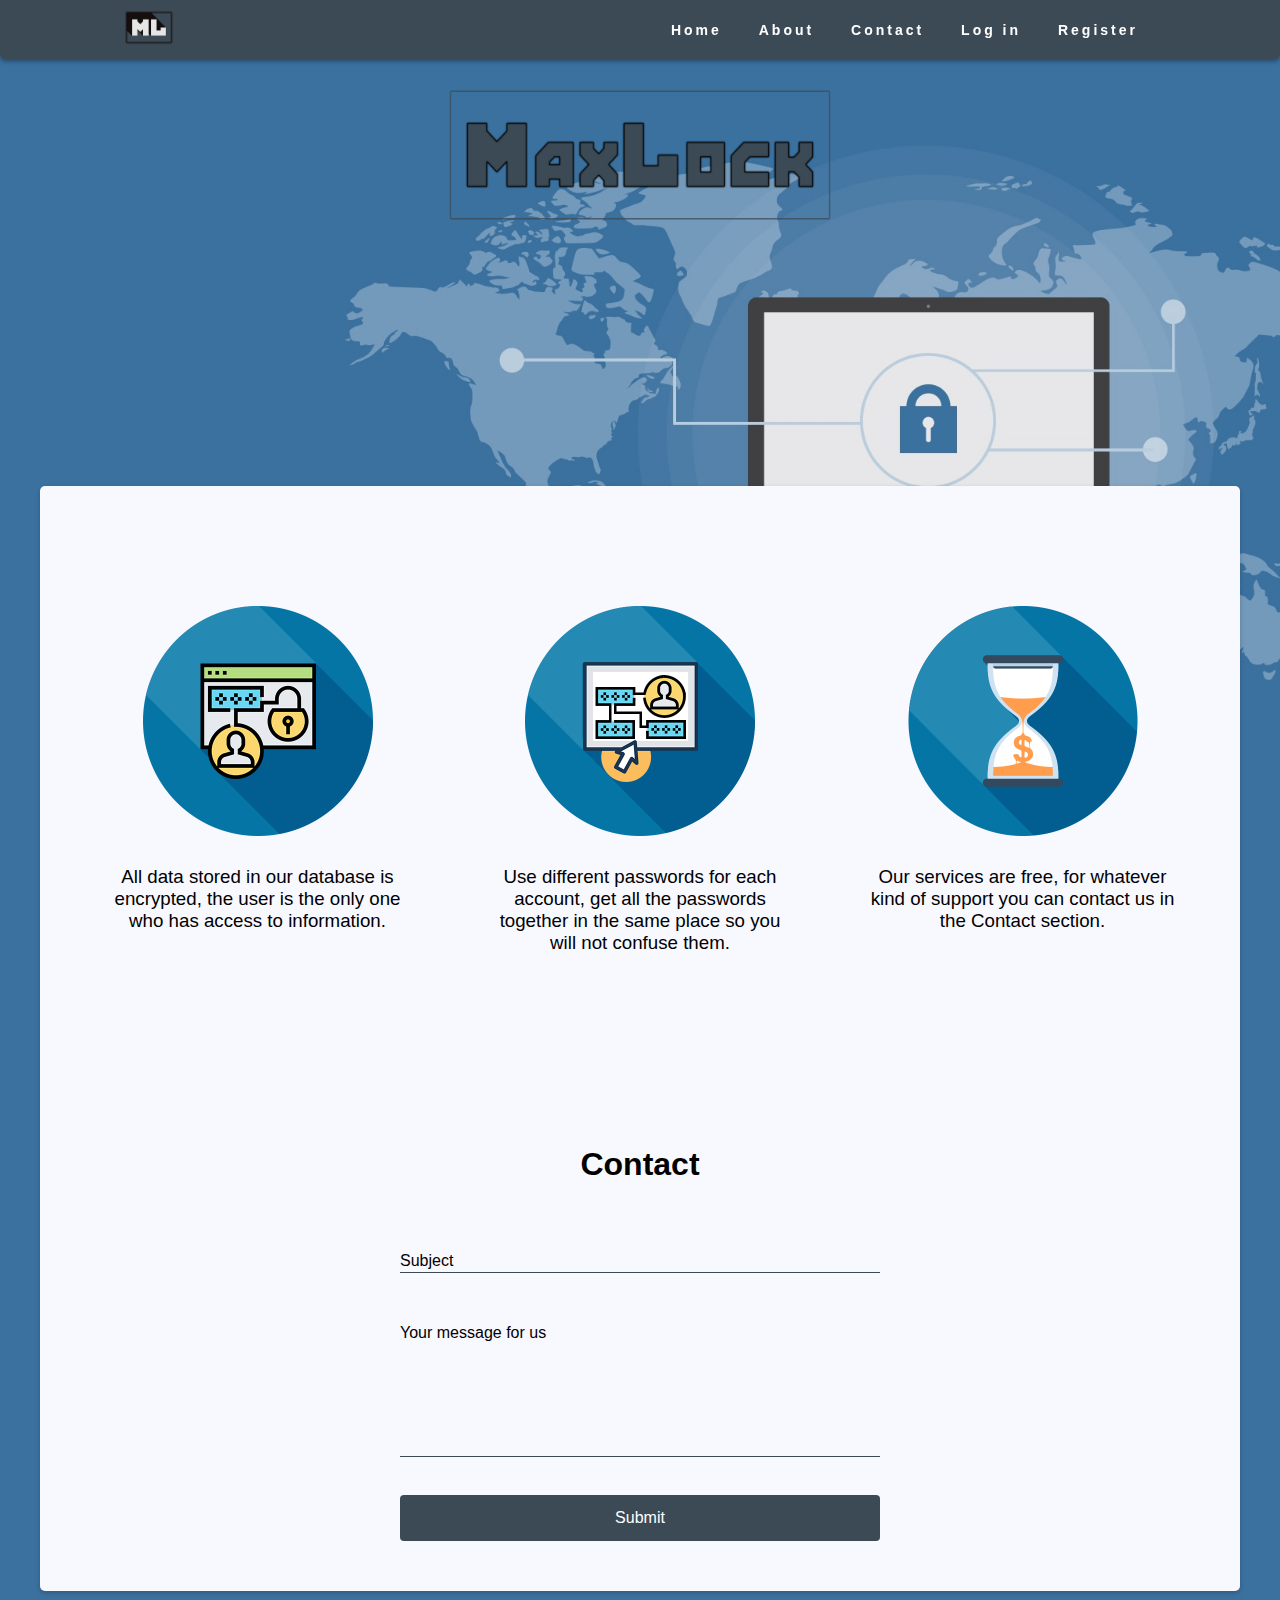
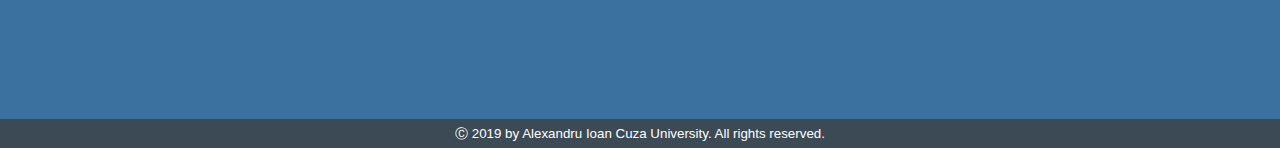
==== commit 0aeca9d4: "Main-page and Register" ====
--- a/index.html
+++ b/index.html
@@ -16,7 +16,7 @@
 
 <body>
 <header>
-    <nav class="nav-bar">
+    <nav class="nav-bar" id="nav-bar-scrolled">
         <a href="#"><img class="logo" src="image/Logo1.png" alt="MaxLock"></a>
         <ul class="nav-elements">
             <li><a href="#">Home</a></li>
@@ -43,7 +43,7 @@
 <div class="main">
 
     <div id="login" class="box">
-        <form class="box-content animate" action="php/script.php">
+        <form class="box-content animate">
             <div class="container-login">
                 <div class="form">
                     <input type="text" name="username" placeholder="" autocomplete="off" required/>
@@ -76,20 +76,40 @@
     </div>
 
 
-    <div class="content">
+    <div class="main-page">
+
         <div class="about" id="About">
-            <h1 class="title"><b>About</b></h1>
-            <p>asdaadsaadsa</p>
-            <p>asdaadsaadsaasdasdasdasdas frger gerbtrytnbytnnt ntynklrtnjkrei bvnrovnornvie rnivernviuen</p>
-            <p>asdaadsaadsa</p>
-            <p>asdaadsaadsa</p>
-            <p>asdaadsaadsa</p>
-            <p>asdaadsaadsa</p>
-            <p>asdaadsaadsa</p>
-            <p>asdaadsaadsa</p>
-            <p>asdaadsaadsa</p>
+            <div class="container-about">
+                <div class="about-image">
+                    <img src="image/image-5.png" alt="">
+                </div>
+                <div class="about-text">
+                    <h3>
+                        All data stored in our database is encrypted, the user is the only one who has access to information.
+                    </h3>
+                </div>
+            </div>
+            <div class="container-about">
+                <div class="about-image">
+                    <img src="image/image-6.png" alt="">
+                </div>
+                <div class="about-text">
+                    <h3>
+                        Use different passwords for each account, get all the passwords together in the same place so you will not confuse them.
+                    </h3>
+                </div>
+            </div>
+            <div class="container-about">
+                <div class="about-image">
+                    <img src="image/image-4.png" alt="">
+                </div>
+                <div class="about-text">
+                    <h3>
+                        Our services are free, for whatever kind of support you can contact us in the Contact section.
+                    </h3>
+                </div>
+            </div>
         </div>
-
 
         <div class="contact" id="Contact">
             <h1 class="title"><b>Contact</b></h1>
@@ -119,7 +139,6 @@
         </small>
     </div>
 </footer>
-<script src="javascript"></script>
 <script src="javascript/navbar.js"></script>
 <script src="javascript/login-box.js"></script>
 </body>
--- a/css/login-box.css
+++ b/css/login-box.css
@@ -11,6 +11,7 @@
     color: #595f6e;
     padding-top: 20px;
     padding-bottom: 3px;
+    background-color: ghostwhite;
     border: none;
     outline: none;
     font-size: 16px;
@@ -47,7 +48,7 @@
 }
 
 .container-login .form input:focus + .label-login .content-span,
-.container-login .form input:valid + .label-login .content-span {
+.container-login .form input:valid + .label-login .content-span{
     transform: translateY(-100%);
     font-size: 16px;
     height: 25px;
@@ -58,6 +59,7 @@
 .container-login .form input:valid + .label-login::after {
     transform: translateX(0%);
 }
+
 
 button {
     background-color: #3c4a55;
@@ -85,6 +87,7 @@
     padding: 16px;
 }
 
+
 .box {
     display: none;
     position: fixed;
@@ -94,10 +97,11 @@
     width: 100%;
     height: 100%;
     overflow: auto;
-    background-color: rgb(0, 0, 0);
-    background-color: rgba(0, 0, 0, 0.4);
+    background-color: rgb(0,0,0);
+    background-color: rgba(0,0,0,0.4);
     padding-top: 40px;
 }
+
 
 .box-content {
     background-color: ghostwhite;
@@ -109,16 +113,15 @@
     border-radius: 10px;
 }
 
+
 .social-media {
     margin-top: 30px;
     text-align: center;
 }
-
-.social-media a {
+.social-media a{
     padding: 5%;
     color: black;
 }
-
 .social-media #facebook:hover {
     color: #3b5998;
 }
@@ -131,23 +134,21 @@
     color: #1da1f2;
 }
 
+
 .register_using {
     margin-top: 30px;
     display: flex;
-    flex-direction: column;
+    flex-direction: column ;
     margin-bottom: 20px;
 }
-
-.register_using span {
+.register_using span{
     text-align: center;
 }
-
-.register_using span a {
+.register_using span a{
     text-decoration: none;
     color: black;
 }
-
-.register_using span a:hover {
+.register_using span a:hover{
     color: #DB4437;
 }
 
@@ -160,8 +161,7 @@
     text-decoration: none;
     color: black;
 }
-
-span.forgot-pass a:hover {
+span.forgot-pass a:hover{
     color: #DB4437;
 }
 
@@ -170,21 +170,13 @@
 }
 
 @-webkit-keyframes animatezoom {
-    from {
-        -webkit-transform: scale(0)
-    }
-    to {
-        -webkit-transform: scale(1)
-    }
+    from {-webkit-transform: scale(0)}
+    to {-webkit-transform: scale(1)}
 }
 
 @keyframes animatezoom {
-    from {
-        transform: scale(0)
-    }
-    to {
-        transform: scale(1)
-    }
+    from {transform: scale(0)}
+    to {transform: scale(1)}
 }
 
 @media screen and(max-width: 425px) {
--- a/css/nav-bar.css
+++ b/css/nav-bar.css
@@ -8,6 +8,7 @@
     outline: none;
 }
 
+
 html {
     scroll-behavior: smooth;
 }
@@ -19,24 +20,25 @@
     font-family: 'Poppins', sans-serif;
 }
 
-nav {
-    position: sticky;
+.nav-bar {
+    position: fixed;
     display: flex;
     justify-content: space-around;
     align-items: center;
-    background: #3c4a55;
-    max-width: 1200px;
+    background-color: #3c4a55;
+    width: 100%;
     border-bottom-left-radius: 5px;
     border-bottom-right-radius: 5px;
+    box-shadow: 0 2px 5px rgba(0, 0, 0, 0.4);
     margin: auto;
     padding: 10px;
-    box-shadow: 0 2px 5px rgba(0, 0, 0, 0.2);
-}
-
-nav .logo {
+}
+
+.nav-bar .logo {
     max-width: 50px;
     max-height: 35px;
 }
+
 
 .nav-elements {
     display: flex;
@@ -80,6 +82,7 @@
 .nav-elements a:hover::before {
     width: 100%;
 }
+
 
 .nav-close {
     display: none;
@@ -156,17 +159,10 @@
     transform: rotate(45deg) translate(-5px, -6px);
 }
 
-#footer {
-    background: #3c4a55;
-    padding: 5px 5px;
-}
-
-.container-footer {
-    text-align: center;
-    width: 100%;
-}
-
-.content {
+
+/*---------- Main-zone -----------*/
+
+.main-page {
     flex-wrap: wrap;
     flex-basis: auto;
     align-items: center;
@@ -178,9 +174,42 @@
     box-shadow: 0 2px 5px rgba(0, 0, 0, 0.2);
 }
 
-.main .title {
+
+/*--------- About ------------*/
+
+.about {
+    margin: 100px 0 200px 0;
+    display: flex;
+    flex-wrap: wrap;
+    justify-content: space-evenly;
+}
+
+.about .container-about {
+    height: 350px;
+    width: 350px;
+}
+
+.about .container-about .about-image {
+    background: none;
+    display: flex;
+    justify-content: center;
+}
+
+.about .container-about .about-image img {
+    height: 250px;
+    width: 250px;
+    border-radius: 50%;
+}
+
+.about .container-about .about-text {
+    margin: 20px;
     text-align: center;
 }
+
+h3 {
+    font-weight: normal;
+}
+
 
 /*--------- Contact ----------*/
 
@@ -191,7 +220,8 @@
     padding: 0 10px 0 10px;
 }
 
-.main h1 {
+.main .title {
+    text-align: center;
     margin-bottom: 40px;
 }
 
@@ -199,7 +229,6 @@
     position: relative;
     margin-bottom: 30px;
     overflow: hidden;
-
 }
 
 .contact .form .input-subject {
@@ -209,6 +238,7 @@
     width: 100%;
     font-size: 16px;
     padding-top: 20px;
+    background-color: ghostwhite;
 }
 
 .contact .form .input-message {
@@ -219,6 +249,7 @@
     font-size: 16px;
     padding-top: 25px;
     resize: none;
+    background-color: ghostwhite;
 
 }
 
@@ -232,6 +263,7 @@
     border-bottom: 1px solid #3c4a55;
     font-size: 16px
 }
+
 
 .contact .form label::after {
     content: "";
@@ -301,43 +333,43 @@
 button:hover {
     opacity: 0.8;
     box-shadow: 0 3px 5px rgba(0, 0, 0, 0.4);
-}
+    transition: 0.2s ease;
+}
+
 
 .large-logo {
     background: none;
-
     display: flex;
     justify-content: center;
 }
 
 .large-logo img {
-    height: auto;
+    margin-top: 80px;
+    height: 150px;
     width: 400px;
-    max-width: 100%;
-}
-
-/*--------- Footer ----------*/
-
+}
+
+
+/*--------- Footer ---------*/
 #footer {
     background: #3c4a55;
     padding: 5px 5px;
+    margin-top: 100px
 }
 
 .container-footer {
     text-align: center;
     width: 100%;
-}
-
-.copyright {
+    text-decoration: none;
+    font-size: 16px;
+    color: white;
+}
+
+.container-footer a {
     text-decoration: none;
     color: white;
 }
 
-.copyright a {
-    text-decoration: none;
-    color: ghostwhite;
-}
-
-.copyright a:hover {
-    color: black;
+.container-footer a:hover {
+    color: #0F9D58;
 }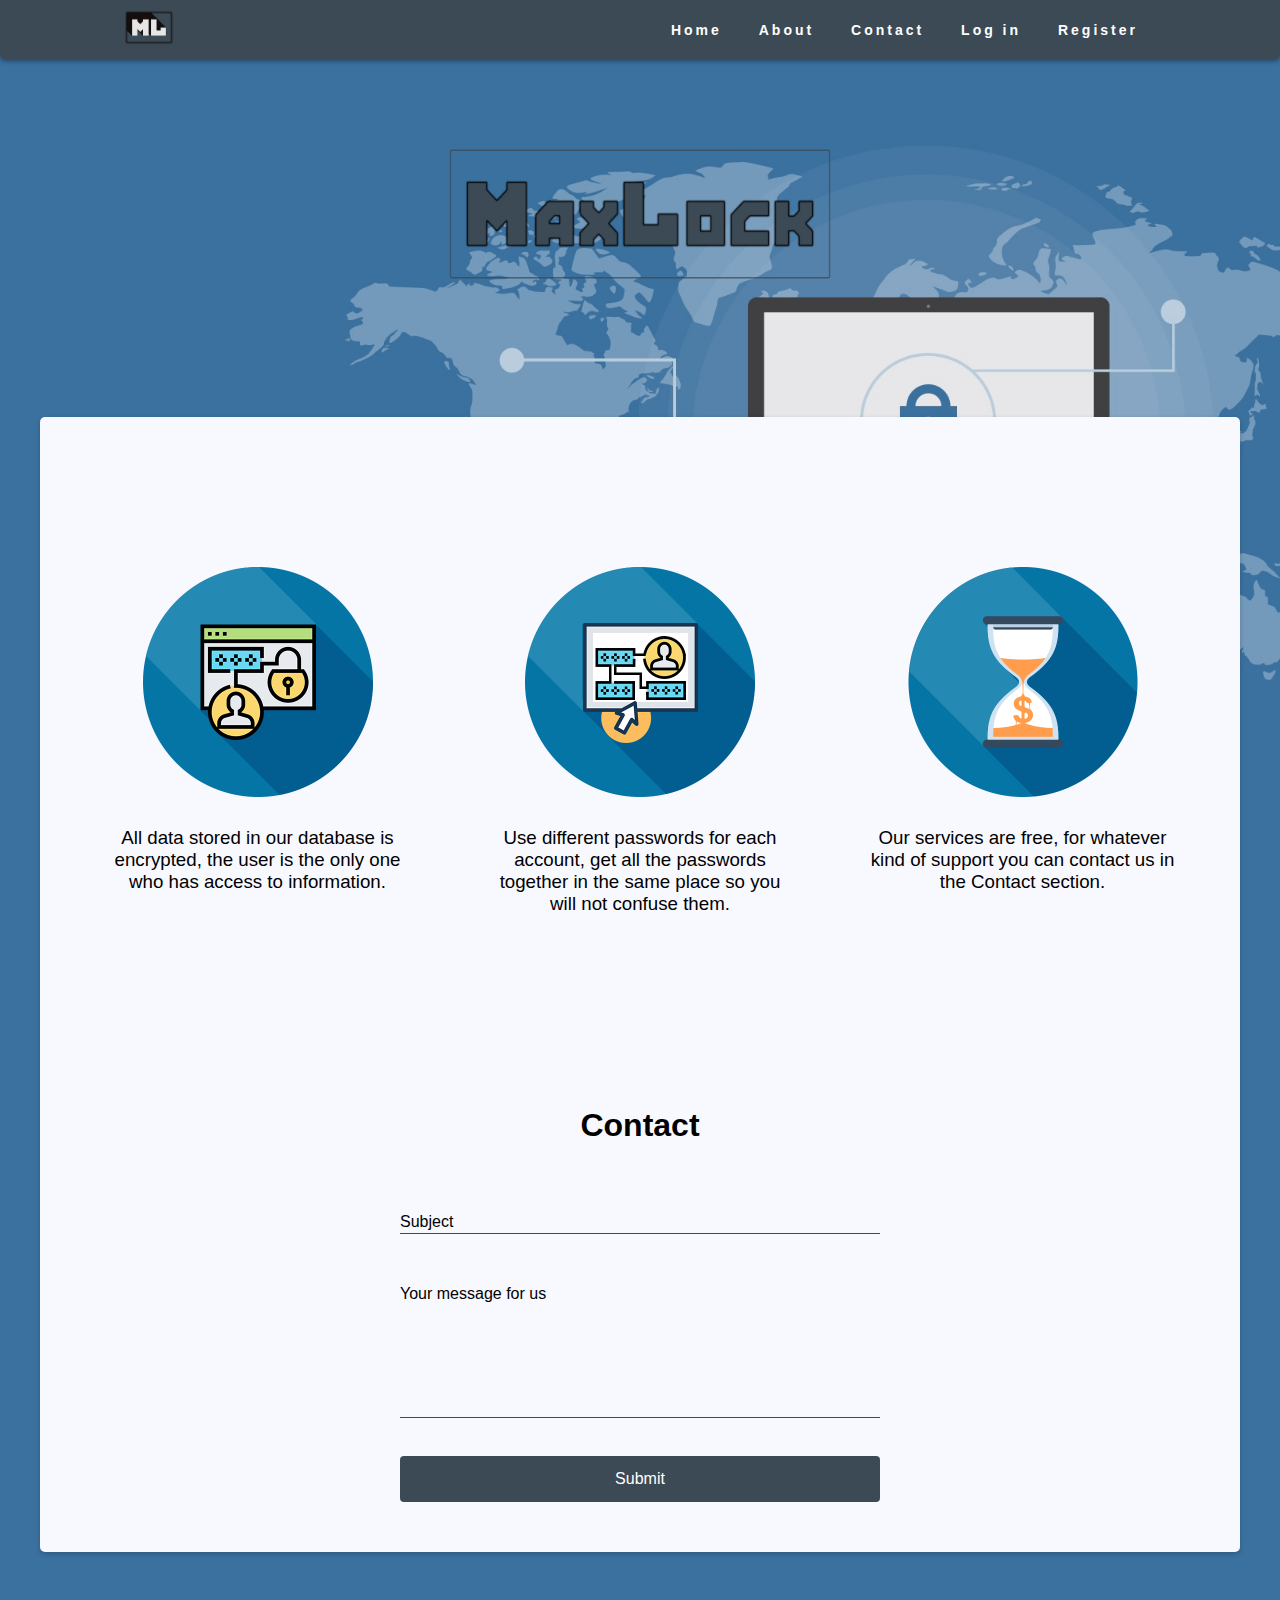
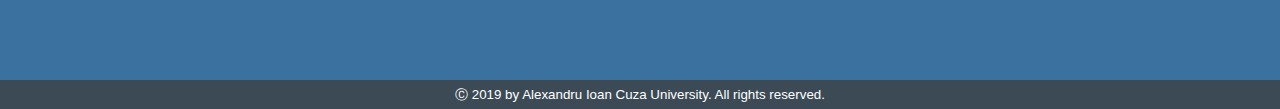
==== commit d01947c8: "User interface." ====
--- a/index.html
+++ b/index.html
@@ -9,6 +9,7 @@
     <meta name="description" content="Password manager for management password and protection.">
     <link rel="stylesheet" href="css/login-box.css">
     <link rel="stylesheet" href="css/nav-bar.css">
+    <link rel="stylesheet" href="css/reset-pass.css">
     <link rel="stylesheet" href="https://use.fontawesome.com/releases/v5.7.2/css/all.css"
           integrity="sha384-fnmOCqbTlWIlj8LyTjo7mOUStjsKC4pOpQbqyi7RrhN7udi9RwhKkMHpvLbHG9Sr" crossorigin="anonymous">
 </head>
@@ -57,7 +58,7 @@
                         <span class="content-span">Password</span>
                     </label>
                 </div>
-                <span class="forgot-pass"><a href="#">Forgot password?</a></span>
+                <span id="forgot-pass" class="forgot-pass"><a>Forgot password?</a></span>
                 <button type="submit">Login</button>
                 <label>
                     <input type="checkbox" checked="checked" name="remember"> Remember me
@@ -75,6 +76,30 @@
         </form>
     </div>
 
+    <div id="reset-pass" class="box">
+        <form class="box-content animate">
+            <div class="reset-pass-title">
+                <h2>Reset password</h2>
+                <hr>
+            </div>
+            <div class="container-login">
+                <div class="form">
+                    <input type="text" name="username" placeholder="" autocomplete="off" required/>
+                    <label class="label-login">
+                        <span class="content-span">Username</span>
+                    </label>
+                </div>
+                <div class="form">
+                    <input type="email" name="email" placeholder="" autocomplete="off" required/>
+                    <label class="label-login">
+                        <span class="content-span">Email</span>
+                    </label>
+                </div>
+                <button class="button-send" type="submit">Send</button>
+            </div>
+        </form>
+    </div>
+
 
     <div class="main-page">
 
@@ -85,7 +110,8 @@
                 </div>
                 <div class="about-text">
                     <h3>
-                        All data stored in our database is encrypted, the user is the only one who has access to information.
+                        All data stored in our database is encrypted, the user is the only one who has access to
+                        information.
                     </h3>
                 </div>
             </div>
@@ -95,7 +121,8 @@
                 </div>
                 <div class="about-text">
                     <h3>
-                        Use different passwords for each account, get all the passwords together in the same place so you will not confuse them.
+                        Use different passwords for each account, get all the passwords together in the same place so
+                        you will not confuse them.
                     </h3>
                 </div>
             </div>
@@ -140,6 +167,6 @@
     </div>
 </footer>
 <script src="javascript/navbar.js"></script>
-<script src="javascript/login-box.js"></script>
+<script src="javascript/modal-box.js"></script>
 </body>
-</html>+</html>
--- a/css/login-box.css
+++ b/css/login-box.css
@@ -48,7 +48,7 @@
 }
 
 .container-login .form input:focus + .label-login .content-span,
-.container-login .form input:valid + .label-login .content-span{
+.container-login .form input:valid + .label-login .content-span {
     transform: translateY(-100%);
     font-size: 16px;
     height: 25px;
@@ -59,7 +59,6 @@
 .container-login .form input:valid + .label-login::after {
     transform: translateX(0%);
 }
-
 
 button {
     background-color: #3c4a55;
@@ -87,7 +86,6 @@
     padding: 16px;
 }
 
-
 .box {
     display: none;
     position: fixed;
@@ -97,11 +95,10 @@
     width: 100%;
     height: 100%;
     overflow: auto;
-    background-color: rgb(0,0,0);
-    background-color: rgba(0,0,0,0.4);
-    padding-top: 40px;
+    background-color: rgb(0, 0, 0);
+    background-color: rgba(0, 0, 0, 0.4);
+    padding-top: 20px;
 }
-
 
 .box-content {
     background-color: ghostwhite;
@@ -113,15 +110,16 @@
     border-radius: 10px;
 }
 
-
 .social-media {
     margin-top: 30px;
     text-align: center;
 }
-.social-media a{
+
+.social-media a {
     padding: 5%;
     color: black;
 }
+
 .social-media #facebook:hover {
     color: #3b5998;
 }
@@ -134,21 +132,23 @@
     color: #1da1f2;
 }
 
-
 .register_using {
     margin-top: 30px;
     display: flex;
-    flex-direction: column ;
+    flex-direction: column;
     margin-bottom: 20px;
 }
-.register_using span{
+
+.register_using span {
     text-align: center;
 }
-.register_using span a{
+
+.register_using span a {
     text-decoration: none;
     color: black;
 }
-.register_using span a:hover{
+
+.register_using span a:hover {
     color: #DB4437;
 }
 
@@ -158,10 +158,12 @@
 }
 
 span.forgot-pass a {
+    cursor: pointer;
     text-decoration: none;
     color: black;
 }
-span.forgot-pass a:hover{
+
+span.forgot-pass a:hover {
     color: #DB4437;
 }
 
@@ -169,18 +171,12 @@
     animation: animatezoom 0.5s
 }
 
-@-webkit-keyframes animatezoom {
-    from {-webkit-transform: scale(0)}
-    to {-webkit-transform: scale(1)}
+@keyframes animatezoom {
+    from {
+        transform: scale(0)
+    }
+    to {
+        transform: scale(1)
+    }
 }
 
-@keyframes animatezoom {
-    from {transform: scale(0)}
-    to {transform: scale(1)}
-}
-
-@media screen and(max-width: 425px) {
-    form.box-content {
-        width: 300px;
-    }
-}--- a/css/nav-bar.css
+++ b/css/nav-bar.css
@@ -8,7 +8,6 @@
     outline: none;
 }
 
-
 html {
     scroll-behavior: smooth;
 }
@@ -21,7 +20,6 @@
 }
 
 .nav-bar {
-    position: fixed;
     display: flex;
     justify-content: space-around;
     align-items: center;
@@ -38,7 +36,6 @@
     max-width: 50px;
     max-height: 35px;
 }
-
 
 .nav-elements {
     display: flex;
@@ -82,7 +79,6 @@
 .nav-elements a:hover::before {
     width: 100%;
 }
-
 
 .nav-close {
     display: none;
@@ -159,7 +155,6 @@
     transform: rotate(45deg) translate(-5px, -6px);
 }
 
-
 /*---------- Main-zone -----------*/
 
 .main-page {
@@ -169,12 +164,11 @@
     background: ghostwhite;
     max-width: 1200px;
     border-radius: 5px;
-    margin: 20% auto 10% auto;
+    margin: 10% auto 10% auto;
     padding: 10px;
     box-shadow: 0 2px 5px rgba(0, 0, 0, 0.2);
 }
 
-
 /*--------- About ------------*/
 
 .about {
@@ -185,6 +179,7 @@
 }
 
 .about .container-about {
+    margin-top: 30px;
     height: 350px;
     width: 350px;
 }
@@ -209,7 +204,6 @@
 h3 {
     font-weight: normal;
 }
-
 
 /*--------- Contact ----------*/
 
@@ -263,7 +257,6 @@
     border-bottom: 1px solid #3c4a55;
     font-size: 16px
 }
-
 
 .contact .form label::after {
     content: "";
@@ -336,7 +329,6 @@
     transition: 0.2s ease;
 }
 
-
 .large-logo {
     background: none;
     display: flex;
@@ -349,12 +341,18 @@
     width: 400px;
 }
 
+@media screen and (max-width: 425px) {
+    .large-logo img {
+        width: 300px;
+        height: 120px;
+    }
+}
 
 /*--------- Footer ---------*/
 #footer {
     background: #3c4a55;
     padding: 5px 5px;
-    margin-top: 100px
+    margin-top: 50px;
 }
 
 .container-footer {
@@ -372,4 +370,4 @@
 
 .container-footer a:hover {
     color: #0F9D58;
-}+}
